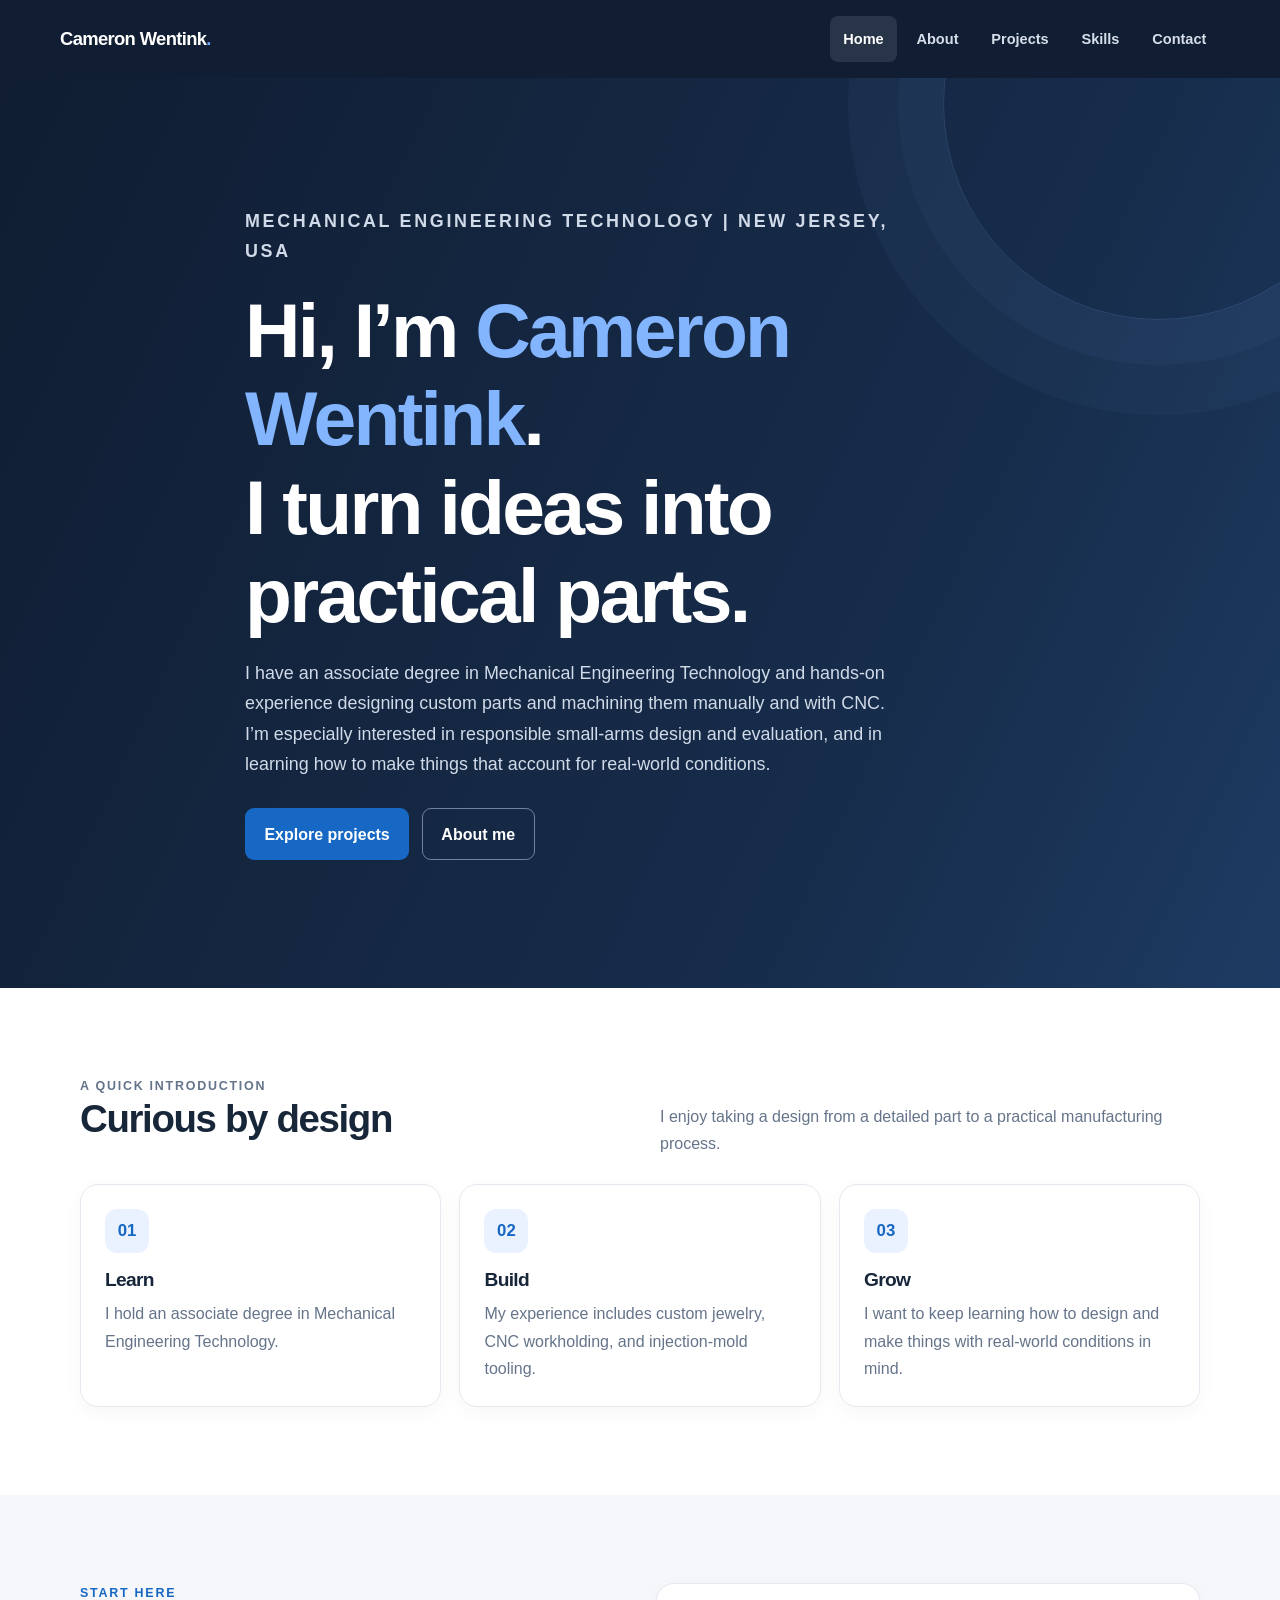
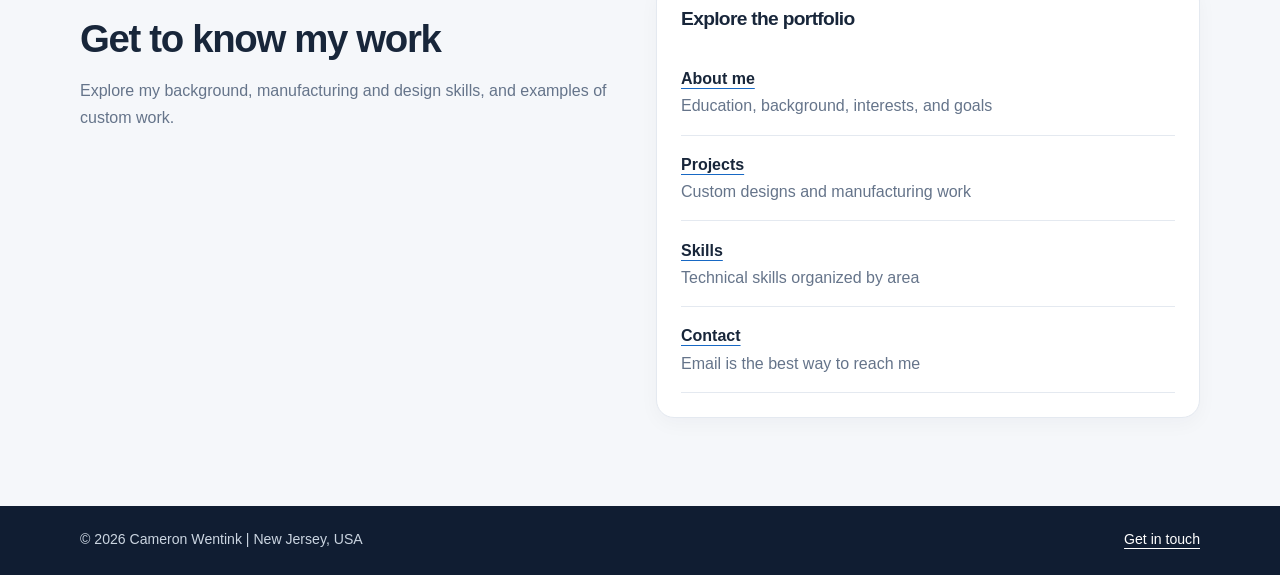
==== index.html @ dd0fac1c "Add personal portfolio website" ====
<!doctype html>
<html lang="en">
<head>
  <meta charset="utf-8">
  <meta name="viewport" content="width=device-width, initial-scale=1">
  <meta name="description" content="Cameron Wentink's mechanical engineering technology portfolio, featuring custom design and manufacturing work.">
  <title>Home | Cameron Wentink</title>
  <link rel="stylesheet" href="style.css">
  <script src="script.js" defer></script>
</head>
<body>
  <a class="skip-link" href="#main">Skip to main content</a>
  <header class="site-header"><div class="nav-wrap">
    <a class="brand" href="index.html">Cameron Wentink<span class="brand-mark">.</span></a>
    <button class="menu-toggle" type="button" aria-expanded="false" aria-controls="primary-nav">Menu</button>
    <nav class="site-nav" id="primary-nav" aria-label="Main navigation"><ul>
      <li><a href="index.html" aria-current="page">Home</a></li><li><a href="about.html">About</a></li><li><a href="projects.html">Projects</a></li><li><a href="skills.html">Skills</a></li><li><a href="contact.html">Contact</a></li>
    </ul></nav>
  </div></header>
  <main id="main">
    <section class="hero"><div class="container hero-content">
      <p class="eyebrow">Mechanical engineering technology | New Jersey, USA</p>
      <h1>Hi, I’m <span>Cameron Wentink</span>.<br> I turn ideas into practical parts.</h1>
      <p>I have an associate degree in Mechanical Engineering Technology and hands-on experience designing custom parts and machining them manually and with CNC. I’m especially interested in responsible small-arms design and evaluation, and in learning how to make things that account for real-world conditions.</p>
      <div class="button-row"><a class="button button-primary" href="projects.html">Explore projects</a><a class="button button-ghost" href="about.html">About me</a></div>
    </div></section>
    <section class="section"><div class="container">
      <div class="section-heading"><div><p class="kicker">A quick introduction</p><h2>Curious by design</h2></div><p>I enjoy taking a design from a detailed part to a practical manufacturing process.</p></div>
      <div class="card-grid">
        <article class="card"><div class="card-icon" aria-hidden="true">01</div><h3>Learn</h3><p>I hold an associate degree in Mechanical Engineering Technology.</p></article>
        <article class="card"><div class="card-icon" aria-hidden="true">02</div><h3>Build</h3><p>My experience includes custom jewelry, CNC workholding, and injection-mold tooling.</p></article>
        <article class="card"><div class="card-icon" aria-hidden="true">03</div><h3>Grow</h3><p>I want to keep learning how to design and make things with real-world conditions in mind.</p></article>
      </div>
    </div></section>
    <section class="section section-muted"><div class="container split"><div><p class="kicker">Start here</p><h2>Get to know my work</h2><p class="section-intro">Explore my background, manufacturing and design skills, and examples of custom work.</p></div><div class="card"><h3>Explore the portfolio</h3><ul class="detail-list"><li><a href="about.html"><strong>About me</strong></a><span>Education, background, interests, and goals</span></li><li><a href="projects.html"><strong>Projects</strong></a><span>Custom designs and manufacturing work</span></li><li><a href="skills.html"><strong>Skills</strong></a><span>Technical skills organized by area</span></li><li><a href="contact.html"><strong>Contact</strong></a><span>Email is the best way to reach me</span></li></ul></div></div></section>
  </main>
  <footer class="site-footer"><div class="container footer-wrap"><p>© <span data-year>2026</span> Cameron Wentink | New Jersey, USA</p><a href="contact.html">Get in touch</a></div></footer>
</body></html>
---- style.css ----
:root {
  color-scheme: light;
  --navy: #101d32;
  --navy-soft: #172943;
  --blue: #1768c4;
  --blue-light: #eaf2ff;
  --ink: #18263a;
  --muted: #65748a;
  --line: #e4e9f0;
  --surface: #f5f7fa;
  --white: #fff;
  --radius: 18px;
  --shadow: 0 18px 50px rgba(16, 29, 50, .09);
}

* { box-sizing: border-box; }
img { max-width: 100%; }
html { scroll-behavior: smooth; }
body { margin: 0; background: var(--white); color: var(--ink); font: 16px/1.7 'Segoe UI', Arial, sans-serif; }
h1, h2, h3, .brand { font-family: 'Segoe UI', Arial, sans-serif; letter-spacing: -.035em; line-height: 1.15; }
h1 { font-size: clamp(2.65rem, 6vw, 4.8rem); margin: 0 0 1.15rem; }
h2 { font-size: clamp(1.75rem, 3vw, 2.5rem); margin: 0 0 1rem; }
h3 { font-size: 1.2rem; margin: 0 0 .55rem; }
p { margin: 0 0 1rem; }
a { color: var(--blue); text-underline-offset: 4px; }
a:hover { color: #145bbd; }
.skip-link { position: absolute; left: 1rem; top: -5rem; z-index: 10; background: white; padding: .7rem 1rem; border-radius: 8px; }
.skip-link:focus { top: 1rem; }
.site-header { background: var(--navy); color: white; }
.nav-wrap { width: min(1160px, calc(100% - 2.5rem)); min-height: 78px; margin: auto; display: flex; align-items: center; justify-content: space-between; gap: 2rem; }
.brand { color: white; font-weight: 800; font-size: 1.15rem; text-decoration: none; white-space: nowrap; }
.brand-mark { color: #70aaff; }
.site-nav ul { display: flex; align-items: center; gap: .35rem; list-style: none; padding: 0; margin: 0; }
.site-nav a { display: block; color: #d6deea; font-size: .91rem; font-weight: 600; text-decoration: none; padding: .65rem .85rem; border-radius: 8px; }
.site-nav a:hover, .site-nav a[aria-current="page"] { color: white; background: rgba(255,255,255,.1); }
.menu-toggle { display: none; border: 1px solid #54647a; background: transparent; color: white; border-radius: 9px; padding: .55rem .75rem; font: inherit; font-weight: 600; }
main { min-height: 65vh; }
.container { width: min(1080px, calc(100% - 2.5rem)); margin: auto; min-width: 0; }
.hero { background: linear-gradient(115deg, var(--navy) 0%, #172d4c 70%, #1d3b62 100%); color: white; padding: clamp(4.5rem, 10vw, 8rem) 0; position: relative; overflow: hidden; }
.hero::after { content: ''; position: absolute; width: 430px; height: 430px; border-radius: 50%; border: 1px solid rgba(138,183,255,.18); right: -95px; top: -190px; box-shadow: 0 0 0 45px rgba(138,183,255,.04), 0 0 0 95px rgba(138,183,255,.035); }
.hero-content { position: relative; z-index: 1; max-width: 790px; }
.eyebrow { color: #83b5ff; text-transform: uppercase; letter-spacing: .15em; font-size: .78rem; font-weight: 700; margin-bottom: 1.2rem; }
.hero h1 { max-width: 800px; }
.hero h1 span { color: #83b5ff; }
.hero p { max-width: 650px; color: #d0dae8; font-size: 1.12rem; }
.button-row { display: flex; flex-wrap: wrap; gap: .8rem; margin-top: 1.8rem; }
.button { display: inline-flex; align-items: center; justify-content: center; min-height: 48px; padding: .7rem 1.15rem; border: 1px solid transparent; border-radius: 9px; font-weight: 700; text-decoration: none; transition: transform .18s ease, background .18s ease; }
.button:hover { transform: translateY(-2px); }
.button-primary { color: white; background: var(--blue); }
.button-primary:hover { color: white; background: #1a65cf; }
.button-ghost { color: white; border-color: #6f839e; }
.button-ghost:hover { color: white; background: rgba(255,255,255,.1); }
.section { padding: 5rem 0; }
.section-muted { background: var(--surface); }
.section-intro { max-width: 660px; color: var(--muted); margin-bottom: 2rem; }
.section-heading { display: flex; justify-content: space-between; align-items: end; gap: 1rem; margin-bottom: 1.7rem; }
.section-heading p { color: var(--muted); max-width: 540px; margin: 0; }
.card-grid { display: grid; grid-template-columns: repeat(3, minmax(0, 1fr)); gap: 1.15rem; }
.card { background: white; border: 1px solid var(--line); border-radius: var(--radius); padding: 1.5rem; box-shadow: 0 6px 20px rgba(16,29,50,.035); }
.card p { color: var(--muted); }
.card p:last-child { margin-bottom: 0; }
.card-icon { display: grid; place-items: center; width: 44px; height: 44px; margin-bottom: 1rem; border-radius: 12px; background: var(--blue-light); color: var(--blue); font-size: 1.05rem; font-weight: 800; }
.page-hero { background: var(--surface); border-bottom: 1px solid var(--line); padding: 4rem 0 3.5rem; }
.page-hero h1 { font-size: clamp(2.4rem, 5vw, 3.8rem); margin-bottom: .8rem; }
.page-hero p { color: var(--muted); max-width: 680px; font-size: 1.08rem; }
.kicker { color: var(--blue); text-transform: uppercase; letter-spacing: .14em; font-size: .78rem; font-weight: 700; margin-bottom: .8rem; }
.split { display: grid; grid-template-columns: repeat(2, minmax(0, 1fr)); gap: 2rem; align-items: start; }
.detail-list { padding: 0; list-style: none; margin: 1.25rem 0 0; }
.detail-list li { padding: .95rem 0; border-bottom: 1px solid var(--line); }
.detail-list strong { display: block; color: var(--ink); }
.detail-list span { color: var(--muted); }
.callout { background: var(--navy); color: white; padding: 2rem; border-radius: var(--radius); }
.callout p { color: #d0dae8; }
.callout h2, .callout h3 { color: white; }
.project-card { padding: 0; overflow: hidden; }
.project-image { display: block; width: 100%; height: 220px; object-fit: cover; background: linear-gradient(135deg, #eaf2ff, #dce6f2); border-bottom: 1px solid var(--line); }
.project-body { padding: 1.4rem; }
.project-label { display: inline-block; color: var(--blue); text-transform: uppercase; letter-spacing: .1em; font-size: .7rem; font-weight: 800; margin-bottom: .65rem; }
.project-links { display: flex; gap: 1rem; margin-top: 1rem; font-weight: 700; font-size: .9rem; }
.project-links span { color: var(--muted); font-weight: 500; }
.skill-grid { display: grid; grid-template-columns: repeat(2, minmax(0, 1fr)); gap: 1.1rem; }
.tag-list { display: flex; flex-wrap: wrap; gap: .55rem; padding: 0; margin: 1rem 0 0; list-style: none; }
.tag-list li { color: #344962; background: #eef3f8; border: 1px solid #e0e8f0; border-radius: 99px; padding: .36rem .72rem; font-size: .89rem; }
.placeholder-note { color: var(--muted); font-size: .9rem; border-left: 3px solid #8ab7f4; padding-left: .85rem; }
.contact-panel { display: grid; grid-template-columns: minmax(0, 1.1fr) minmax(0, .9fr); gap: 2rem; align-items: start; }
.email-card { background: var(--navy); color: white; border-radius: var(--radius); padding: 2rem; }
.email-card p { color: #d0dae8; }
.email-card a { color: #9bc5ff; font-weight: 700; overflow-wrap: anywhere; }
.form-card { border: 1px solid var(--line); border-radius: var(--radius); padding: 1.6rem; }
label { display: block; font-weight: 700; font-size: .9rem; margin: 0 0 .35rem; }
input, textarea { width: 100%; border: 1px solid #cbd5e1; border-radius: 8px; padding: .75rem .8rem; font: inherit; color: var(--ink); background: white; margin-bottom: 1rem; }
input:focus-visible, textarea:focus-visible, button:focus-visible, a:focus-visible { outline: 3px solid #145bbd; outline-offset: 3px; }
.site-header input:focus-visible, .site-header textarea:focus-visible, .site-header button:focus-visible, .site-header a:focus-visible { outline-color: #80b4ff; }
textarea { resize: vertical; min-height: 130px; }
.form-message { min-height: 1.5rem; color: #9b3b22; font-size: .9rem; }
.form-note { color: var(--muted); font-size: .85rem; }
.site-footer { background: var(--navy); color: #cbd5e1; padding: 1.4rem 0; font-size: .88rem; }
.footer-wrap { display: flex; justify-content: space-between; gap: 1rem; align-items: center; }
.site-footer p { margin: 0; }
.site-footer a { color: white; }
.hero a:focus-visible, .email-card a:focus-visible, .site-footer a:focus-visible { outline-color: #80b4ff; }
/* Laptops and larger desktop screens */
@media (min-width: 1200px) {
  .container { width: min(1120px, calc(100% - 4rem)); }
  .section { padding-top: 5.5rem; padding-bottom: 5.5rem; }
}

/* Tablets */
@media (min-width: 761px) and (max-width: 1024px) {
  .card-grid { grid-template-columns: repeat(2, minmax(0, 1fr)); }
  .nav-wrap { gap: 1rem; }
  .site-nav a { padding-right: .65rem; padding-left: .65rem; }
}

/* Phones */
@media (max-width: 760px) {
  .nav-wrap { min-height: 70px; flex-wrap: wrap; gap: 0; padding: .8rem 0; }
  .menu-toggle { display: inline-block; }
  .site-nav { display: none; flex-basis: 100%; padding-top: .65rem; }
  .site-nav.is-open { display: block; }
  .site-nav ul { display: grid; grid-template-columns: 1fr 1fr; gap: .25rem; }
  .site-nav a { padding: .65rem .75rem; }
  .card-grid { grid-template-columns: 1fr; }
  .split, .skill-grid, .contact-panel { grid-template-columns: 1fr; }
  .section-heading { align-items: flex-start; flex-direction: column; }
  .section { padding: 3.5rem 0; }
  .page-hero { padding: 3rem 0 2.5rem; }
  .footer-wrap { align-items: flex-start; flex-direction: column; }
}
@media (prefers-reduced-motion: reduce) { *, *::before, *::after { scroll-behavior: auto !important; transition-duration: .01ms !important; } }
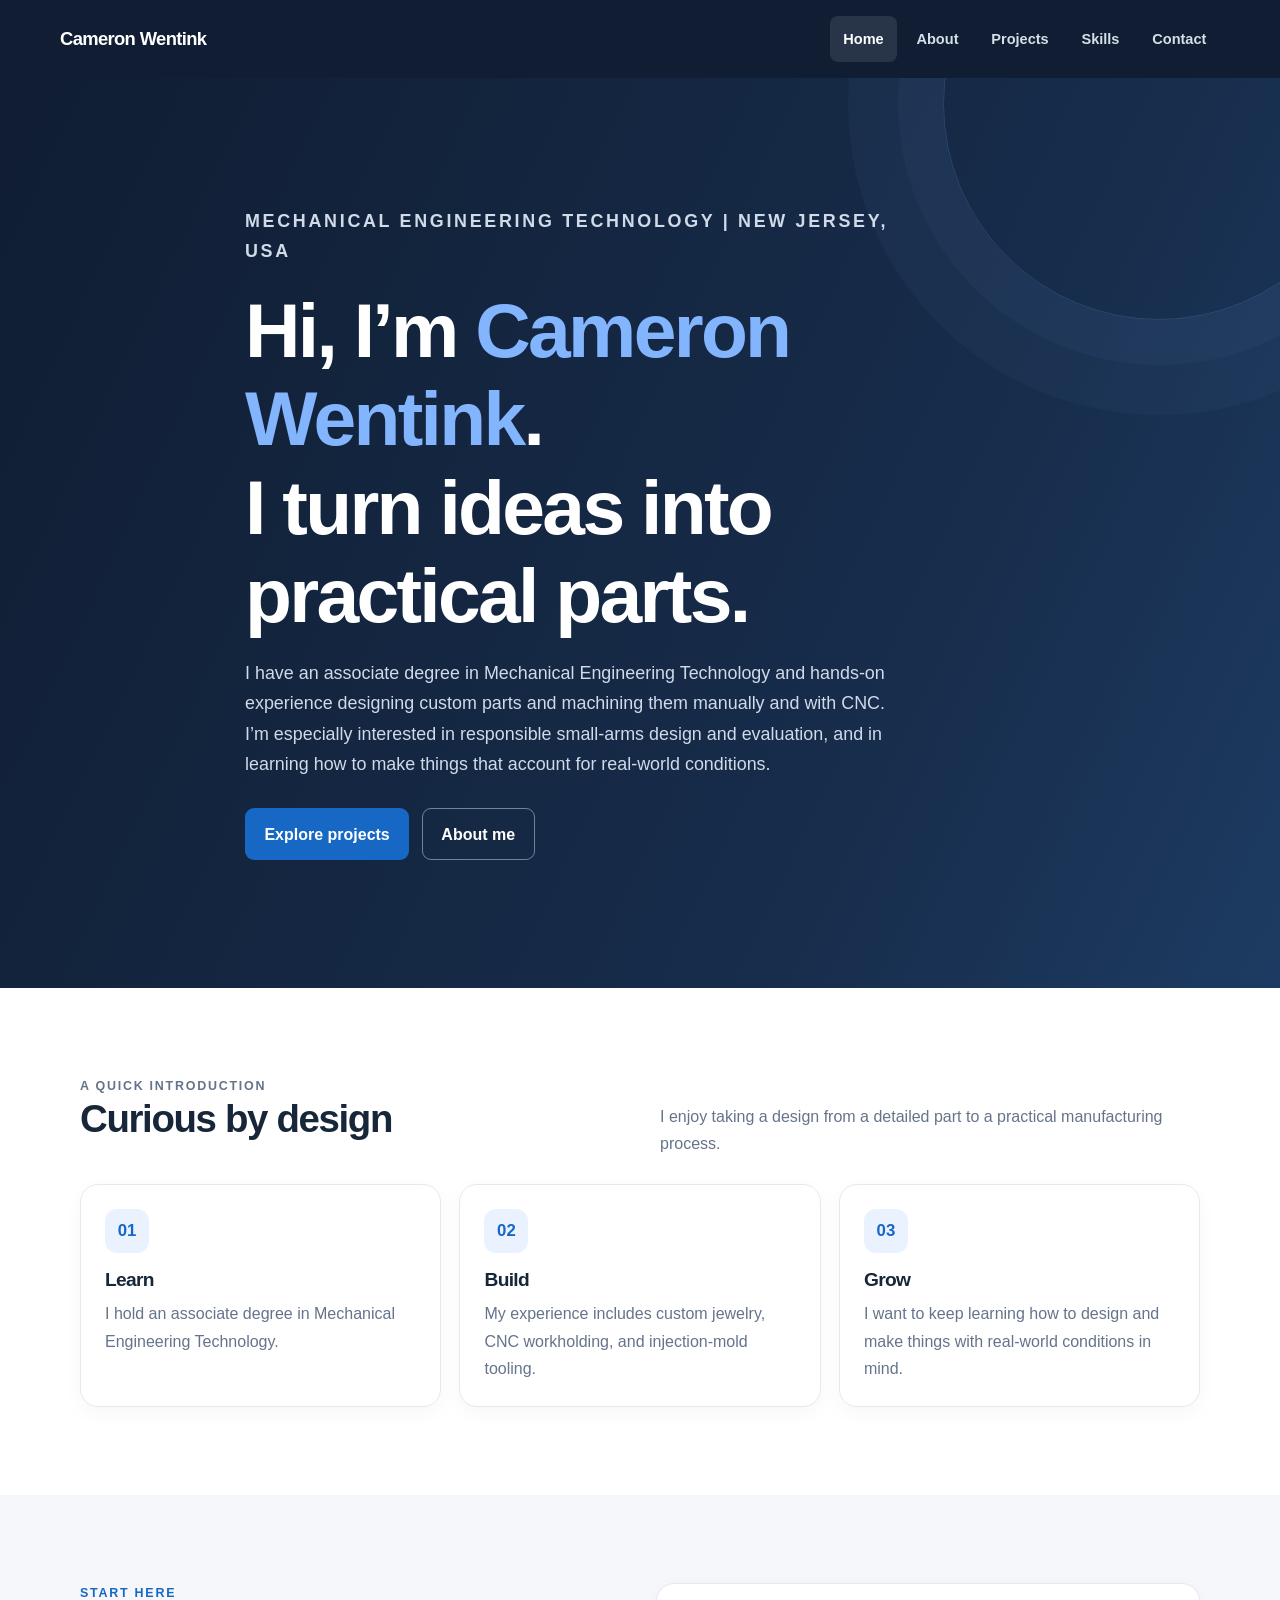
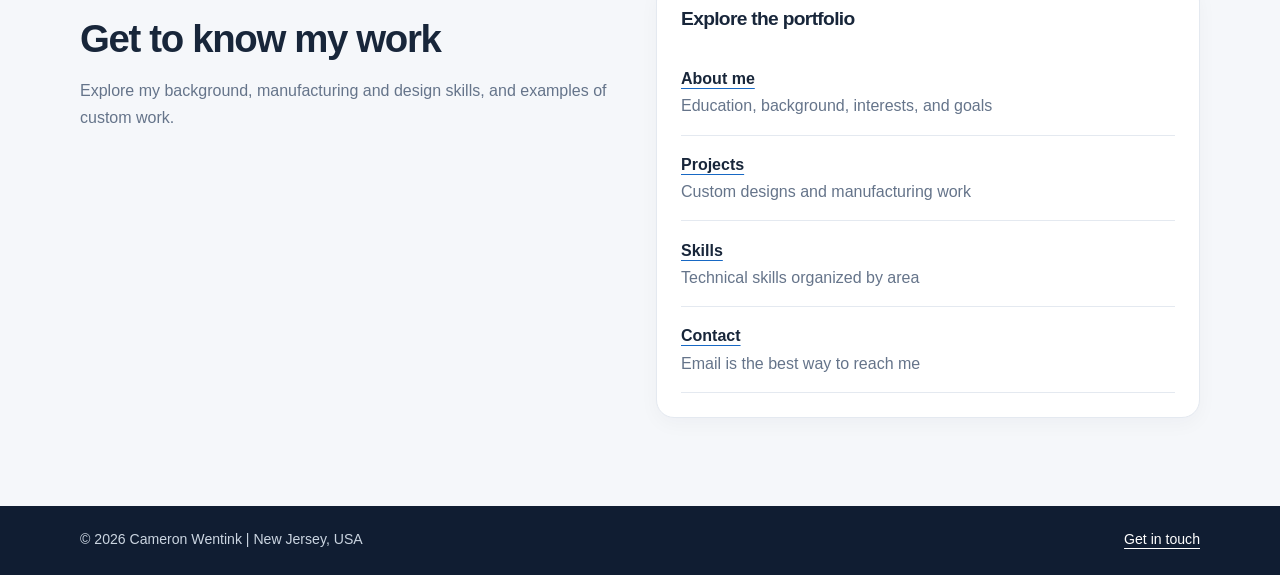
==== commit 9cd8506c: "Update portfolio website" ====
--- a/index.html
+++ b/index.html
@@ -11,7 +11,7 @@
 <body>
   <a class="skip-link" href="#main">Skip to main content</a>
   <header class="site-header"><div class="nav-wrap">
-    <a class="brand" href="index.html">Cameron Wentink<span class="brand-mark">.</span></a>
+    <a class="brand" href="index.html">Cameron Wentink</a>
     <button class="menu-toggle" type="button" aria-expanded="false" aria-controls="primary-nav">Menu</button>
     <nav class="site-nav" id="primary-nav" aria-label="Main navigation"><ul>
       <li><a href="index.html" aria-current="page">Home</a></li><li><a href="about.html">About</a></li><li><a href="projects.html">Projects</a></li><li><a href="skills.html">Skills</a></li><li><a href="contact.html">Contact</a></li>
